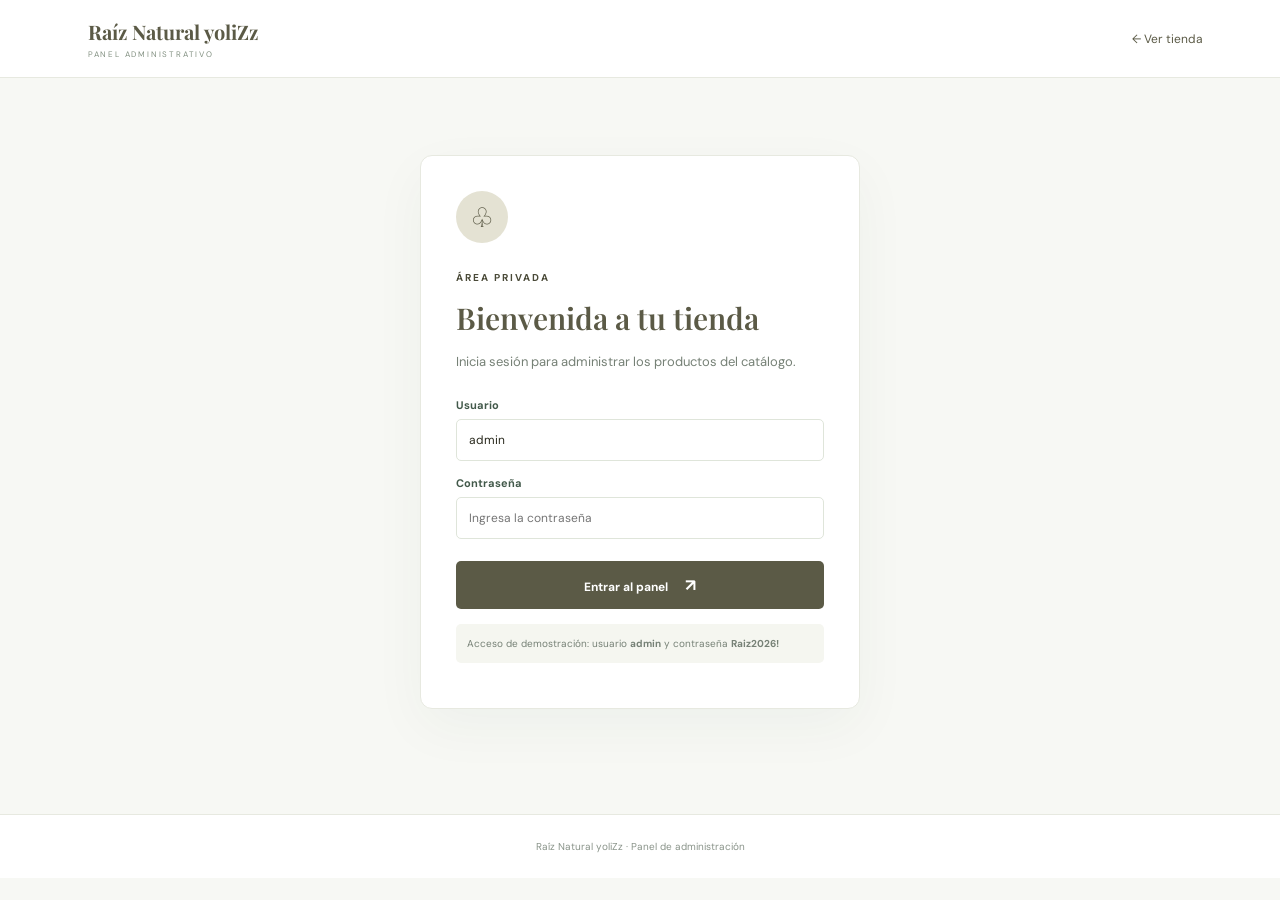
==== admin.html @ 95228273 "Add files via upload" ====
<!DOCTYPE html>
<html lang="es">
<head>
<link rel="icon" href="img/favicon.png">
<meta charset="UTF-8"><meta name="viewport" content="width=device-width, initial-scale=1.0">
<title>Administración | Raíz Natural yoliZz</title>
<link rel="preconnect" href="https://fonts.googleapis.com"><link rel="preconnect" href="https://fonts.gstatic.com" crossorigin>
<link href="https://fonts.googleapis.com/css2?family=DM+Sans:wght@400;500;600;700&family=Playfair+Display:wght@600;700&display=swap" rel="stylesheet">
<link rel="stylesheet" href="admin.css">
</head>
<body>
<header class="topbar"><a class="brand" href="index.html"><img src="img/logo-mark.png" alt="" style="height:40px"><span><b>Raíz Natural yoliZz</b><small>PANEL ADMINISTRATIVO</small></span></a><a class="back" href="index.html">← Ver tienda</a></header>
<main>
<section class="login-card" id="loginView">
  <div class="login-icon">♧</div><span class="eyebrow">ÁREA PRIVADA</span><h1>Bienvenida a tu tienda</h1>
  <p>Inicia sesión para administrar los productos del catálogo.</p>
  <form id="loginForm"><label for="username">Usuario</label><input id="username" autocomplete="username" required value="admin">
  <label for="password">Contraseña</label><input id="password" type="password" autocomplete="current-password" required placeholder="Ingresa la contraseña">
  <button class="primary" type="submit">Entrar al panel <span>↗</span></button><p class="login-hint">Acceso de demostración: usuario <b>admin</b> y contraseña <b>Raiz2026!</b></p></form>
</section>
<section id="adminView" hidden>
  <div class="welcome"><div><span class="eyebrow">GESTIÓN DE CATÁLOGO</span><h1>Tu tienda, a tu manera.</h1><p>Agrega nuevos productos, actualiza los existentes o elimínalos del catálogo.</p></div><button id="logout" class="secondary">Cerrar sesión</button></div>
  <div class="stats"><div><small>Productos en catálogo</small><b id="totalProducts">0</b></div><div><small>Modo de almacenamiento</small><b>Este navegador</b></div></div>
  <div class="admin-layout">
    <section class="form-card"><div class="card-heading"><div><span class="eyebrow">CATÁLOGO</span><h2 id="formTitle">Agregar producto</h2></div><span class="form-symbol">＋</span></div>
      <form id="productForm">
        <input type="hidden" id="productId">
        <label for="productName">Nombre del producto *</label><input id="productName" required maxlength="100" placeholder="Ej. Té verde">
        <div class="two-col"><div><label for="productCategory">Categoría *</label><input id="productCategory" required maxlength="60" placeholder="Ej. Nutrición"></div><div><label for="productPrice">Precio (opcional)</label><input id="productPrice" maxlength="30" placeholder="Ej. $12,00"></div></div>
        <label for="productDescription">Descripción</label><textarea id="productDescription" rows="3" maxlength="500" placeholder="Información clara del producto"></textarea>
        <label for="productImage">Imagen del producto</label><input id="productImage" type="file" accept="image/*"><small class="field-help">También puedes pegar una ruta/URL de imagen.</small><input id="productImageUrl" placeholder="img/prod/p01.jpg o URL">
        <div class="image-preview" id="imagePreview"><span>Vista previa de imagen</span></div>
        <div class="form-actions"><button class="primary" type="submit" id="saveProduct">Guardar producto</button><button class="secondary" type="button" id="cancelEdit" hidden>Cancelar edición</button></div>
        <p class="notice">Nota: las imágenes subidas se guardan en este navegador. Evita archivos muy grandes.</p>
      </form>
    </section>
    <section class="list-card"><div class="list-heading"><div><span class="eyebrow">TUS PRODUCTOS</span><h2>Catálogo actual</h2></div><input id="adminSearch" placeholder="Buscar producto…"></div><div id="adminProducts" class="admin-products"></div><p class="notice">Los cambios se reflejan en la tienda abierta en el mismo navegador.</p></section>
  </div>
</section>
</main>
<footer>Raíz Natural yoliZz · Panel de administración</footer>
<script src="productos.js"></script><script src="storage.js"></script><script src="admin.js"></script>
</body></html>
---- admin.css ----
*{box-sizing:border-box} :root{--green:#5b5a46;--green2:#4a4a38;--cream:#f5f2e8;--pale:#e4e2d3;--ink:#2a2a1e;--muted:#788178;--line:#e7e9e0;--orange:#a8844f}body{margin:0;background:#f7f8f4;color:var(--ink);font-family:"DM Sans",sans-serif}.topbar{height:78px;padding:0 6%;background:white;border-bottom:1px solid var(--line);display:flex;align-items:center;justify-content:space-between}.brand{display:flex;gap:11px;align-items:center;color:var(--green);text-decoration:none}.mark{width:42px;height:42px;display:grid;place-items:center;border-radius:50%;background:var(--pale);font-size:25px}.brand b,.brand small{display:block}.brand b{font-family:"Playfair Display",serif;font-size:20px}.brand small{font-size:8px;letter-spacing:1.8px;color:#829081;margin-top:4px}.back{color:var(--green);font-size:12px;text-decoration:none}main{max-width:1180px;margin:0 auto;padding:42px 24px 70px}.eyebrow{font-size:10px;letter-spacing:2px;font-weight:700;color:var(--green2)}h1,h2{font-family:"Playfair Display",serif;color:var(--green);font-weight:600}h1{font-size:36px;margin:12px 0}h2{font-size:23px;margin:7px 0 0}p{color:#768176;font-size:13px;line-height:1.7}.login-card{max-width:440px;margin:35px auto;background:white;border:1px solid var(--line);border-radius:12px;padding:35px;box-shadow:0 18px 55px #203d2b0b}.login-icon{width:52px;height:52px;border-radius:50%;background:var(--pale);display:grid;place-items:center;font-size:27px;color:var(--green);margin-bottom:22px}.login-card h1{font-size:30px}.login-card form{margin-top:25px}label{display:block;font-size:11px;font-weight:700;color:#42594a;margin:15px 0 7px}input,textarea{width:100%;border:1px solid #dfe5da;border-radius:5px;padding:12px;font:12px "DM Sans",sans-serif;color:var(--ink);background:white;outline:none}input:focus,textarea:focus{border-color:#6d9675;box-shadow:0 0 0 3px #e4e2d3}textarea{resize:vertical}.primary,.secondary{border:0;border-radius:5px;padding:13px 16px;font:700 12px "DM Sans",sans-serif;cursor:pointer}.primary{background:var(--green);color:white}.primary:hover{background:#6b6a52}.primary span{margin-left:14px;font-size:17px}.login-card .primary{width:100%;margin-top:22px}.login-hint{background:#f5f6f0;padding:11px;border-radius:5px;font-size:10px;margin-top:15px}.welcome{display:flex;justify-content:space-between;align-items:center;gap:20px;margin-bottom:24px}.welcome p{margin-bottom:0}.secondary{background:white;border:1px solid #dfe5da;color:var(--green)}.stats{display:grid;grid-template-columns:1fr 1fr;gap:15px;margin:24px 0}.stats>div{background:white;border:1px solid var(--line);border-radius:8px;padding:17px 20px}.stats small,.stats b{display:block}.stats small{font-size:11px;color:#7d897e}.stats b{font-size:19px;color:var(--green);margin-top:7px}.admin-layout{display:grid;grid-template-columns:minmax(290px,.8fr) minmax(0,1.2fr);gap:20px;align-items:start}.form-card,.list-card{background:white;border:1px solid var(--line);border-radius:9px;padding:24px}.card-heading,.list-heading{display:flex;justify-content:space-between;align-items:center;gap:15px;margin-bottom:15px}.form-symbol{background:var(--pale);color:var(--green);width:38px;height:38px;border-radius:50%;display:grid;place-items:center;font-size:23px}.two-col{display:grid;grid-template-columns:1fr 1fr;gap:12px}.field-help{display:block;color:#879286;font-size:10px;margin-top:7px}.image-preview{margin-top:12px;height:130px;background:#f5f6f0;border:1px dashed #d9e0d4;border-radius:6px;display:grid;place-items:center;color:#8a9689;font-size:11px;overflow:hidden}.image-preview img{width:100%;height:100%;object-fit:contain}.form-actions{display:flex;gap:10px;margin-top:17px}.notice{font-size:10px;color:#8a9389;margin:16px 0 0}.list-heading input{max-width:190px}.admin-products{display:flex;flex-direction:column}.admin-product{display:grid;grid-template-columns:66px 1fr auto;gap:13px;align-items:center;padding:13px 0;border-bottom:1px solid #edf0e9}.admin-product img{width:66px;height:82px;object-fit:cover;background:#f4f5ef;border-radius:4px}.admin-product h3{font-size:13px;margin:0 0 5px;color:var(--green)}.admin-product p{font-size:10px;margin:0}.item-actions{display:flex;flex-direction:column;gap:6px}.item-actions button{font-size:10px;padding:7px 9px;border:1px solid var(--line);border-radius:4px;background:white;color:var(--green);cursor:pointer}.item-actions .delete{color:#a64c3c}.empty{padding:35px 10px;text-align:center;color:#8a9389;font-size:12px}footer{text-align:center;padding:25px;color:#899389;font-size:10px;border-top:1px solid var(--line);background:white}@media(max-width:800px){.admin-layout{grid-template-columns:1fr}.welcome{align-items:flex-start}.stats{grid-template-columns:1fr 1fr}}@media(max-width:480px){main{padding:25px 13px 45px}.topbar{padding:0 15px}.brand b{font-size:16px}.brand small{font-size:7px}.login-card{padding:24px 20px;margin:15px auto}.welcome{flex-direction:column}h1{font-size:30px}.form-card,.list-card{padding:17px}.list-heading{align-items:flex-start;flex-direction:column}.list-heading input{max-width:none}.admin-product{grid-template-columns:53px 1fr auto;gap:9px}.admin-product img{width:53px;height:60px}.item-actions button{padding:7px}.two-col{grid-template-columns:1fr}}
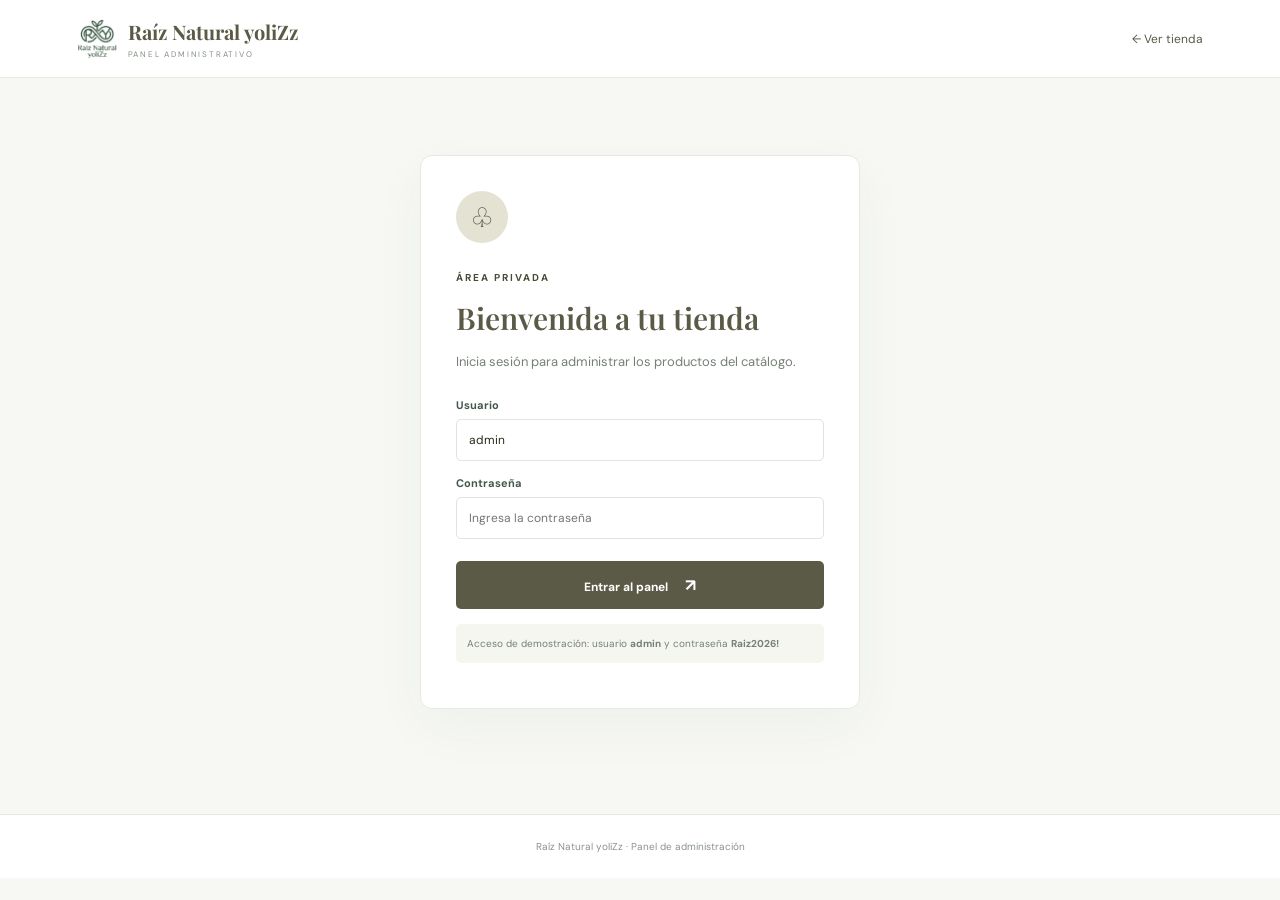
==== commit 8387c4a1: "Add files via upload" ====
--- a/admin.html
+++ b/admin.html
@@ -1,7 +1,7 @@
 <!DOCTYPE html>
 <html lang="es">
 <head>
-<link rel="icon" href="img/favicon.png">
+<link rel="icon" href="favicon.png">
 <meta charset="UTF-8"><meta name="viewport" content="width=device-width, initial-scale=1.0">
 <title>Administración | Raíz Natural yoliZz</title>
 <link rel="preconnect" href="https://fonts.googleapis.com"><link rel="preconnect" href="https://fonts.gstatic.com" crossorigin>
@@ -9,7 +9,7 @@
 <link rel="stylesheet" href="admin.css">
 </head>
 <body>
-<header class="topbar"><a class="brand" href="index.html"><img src="img/logo-mark.png" alt="" style="height:40px"><span><b>Raíz Natural yoliZz</b><small>PANEL ADMINISTRATIVO</small></span></a><a class="back" href="index.html">← Ver tienda</a></header>
+<header class="topbar"><a class="brand" href="index.html"><img src="logo-full-original.png" alt="" style="height:40px"><span><b>Raíz Natural yoliZz</b><small>PANEL ADMINISTRATIVO</small></span></a><a class="back" href="index.html">← Ver tienda</a></header>
 <main>
 <section class="login-card" id="loginView">
   <div class="login-icon">♧</div><span class="eyebrow">ÁREA PRIVADA</span><h1>Bienvenida a tu tienda</h1>
@@ -28,7 +28,7 @@
         <label for="productName">Nombre del producto *</label><input id="productName" required maxlength="100" placeholder="Ej. Té verde">
         <div class="two-col"><div><label for="productCategory">Categoría *</label><input id="productCategory" required maxlength="60" placeholder="Ej. Nutrición"></div><div><label for="productPrice">Precio (opcional)</label><input id="productPrice" maxlength="30" placeholder="Ej. $12,00"></div></div>
         <label for="productDescription">Descripción</label><textarea id="productDescription" rows="3" maxlength="500" placeholder="Información clara del producto"></textarea>
-        <label for="productImage">Imagen del producto</label><input id="productImage" type="file" accept="image/*"><small class="field-help">También puedes pegar una ruta/URL de imagen.</small><input id="productImageUrl" placeholder="img/prod/p01.jpg o URL">
+        <label for="productImage">Imagen del producto</label><input id="productImage" type="file" accept="image/*"><small class="field-help">También puedes pegar una ruta/URL de imagen.</small><input id="productImageUrl" placeholder="prod/p01.png o URL">
         <div class="image-preview" id="imagePreview"><span>Vista previa de imagen</span></div>
         <div class="form-actions"><button class="primary" type="submit" id="saveProduct">Guardar producto</button><button class="secondary" type="button" id="cancelEdit" hidden>Cancelar edición</button></div>
         <p class="notice">Nota: las imágenes subidas se guardan en este navegador. Evita archivos muy grandes.</p>
@@ -40,4 +40,4 @@
 </main>
 <footer>Raíz Natural yoliZz · Panel de administración</footer>
 <script src="productos.js"></script><script src="storage.js"></script><script src="admin.js"></script>
-</body></html>+</body></html>
